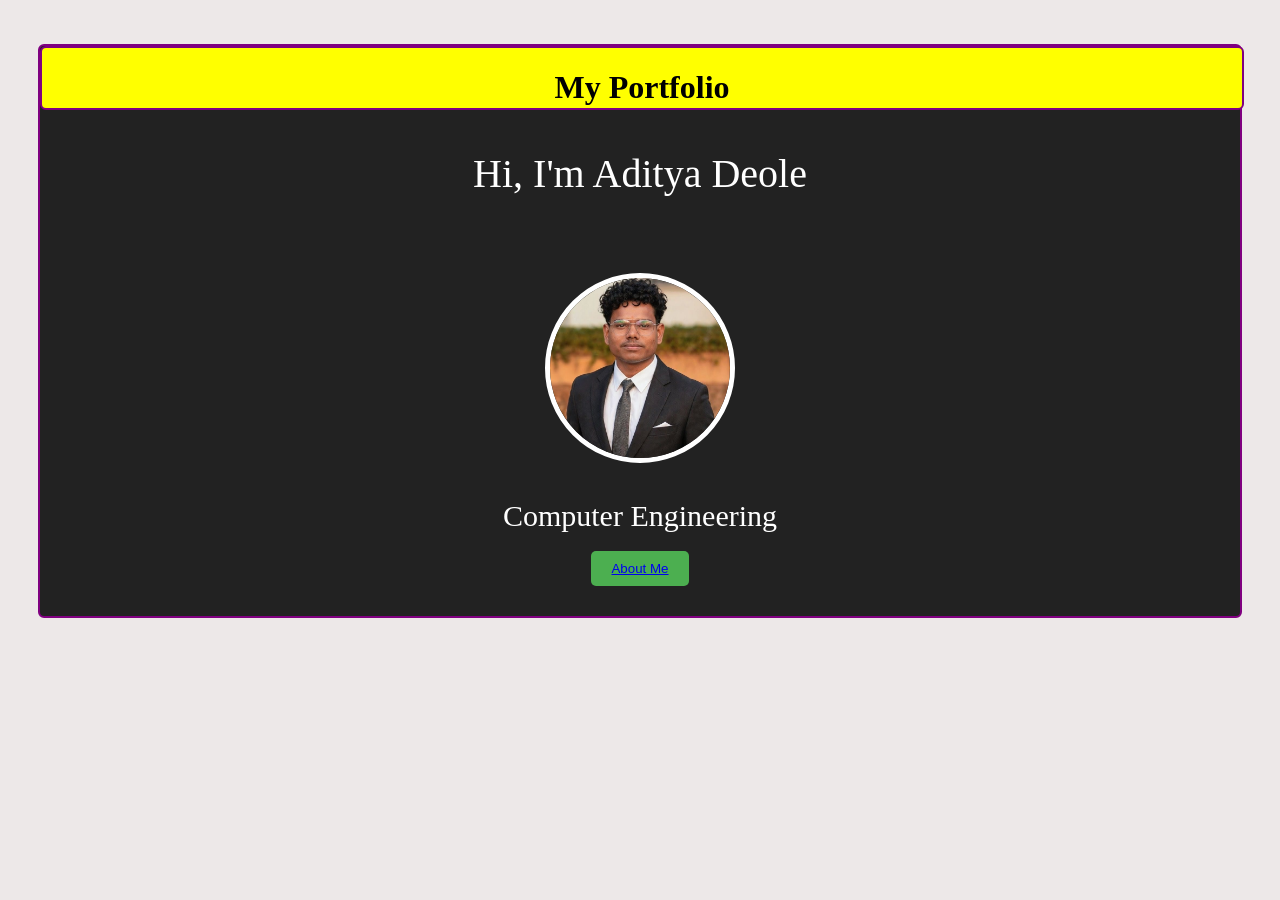
==== index.html @ 601bb7c3 "Rename Index.html.html to index.html" ====
<!DOCTYPE.html>
<html>
<head> <link rel="stylesheet" href="style.css">
 <title> Portfolio </title>
</head> 
<body> <br> <br> <center>
 <div class="mydiv">
<div class="mydiv1"><center> <h1> My Portfolio </h1><BR></center>
</div> <p> Hi, I'm Aditya Deole </p> <br> <br> <div class="img"> <image src="aditya.jpg.jpeg" alt="ERROR"  class="circle-img"> </div> 
<br> <br><p2> Computer  Engineering </p2>
  <br><br>
<button style="background-color: #4CAF50; 
color: white; padding:10px 20px;
 border:none; 
border-radius: 5px;">   <a href="adiport.html"> About Me </a>
  </button>
</div>
</center>




</body> 
</html>
---- style.css ----
body{
background-color: #EDE8E8;
}
 .mydiv{
	width:1200px;
	height:570px;
	border:2px solid purple;
	border-radius:6px;
	background-color:#FF7373;
	background: #222;
            color: white;

}
 .mydiv1{
	width:1200px;
	height:60px;
	border:2px solid purple;
	border-radius:6px;
	background-color: Yellow;
	text-align:Left;
	color: black;

}


p{ 
	font-size:40;}

p2{ 
	font-size:30;
	
}  footer {
            background: #222;
            color: white;
            text-align: center;
            padding: 15px;
        }
 header {
            background: #222;
            color: white;
            padding: 40px 20px;
            text-align: center;}
    .circle-img {
        width: 180px;
        height: 180px;
        border-radius: 50%;
        object-fit: cover;
        border: 5px solid white;
    }
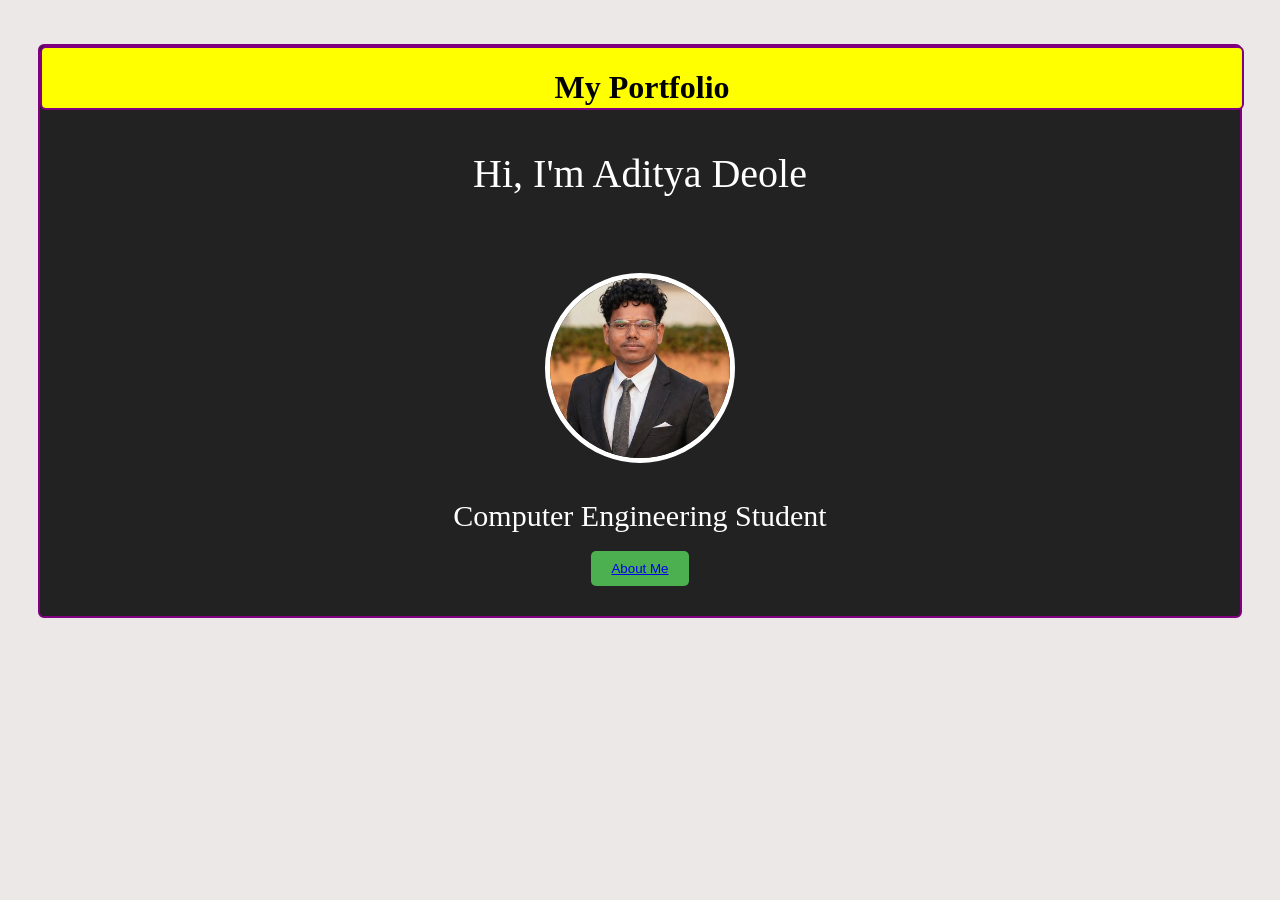
==== commit 93101cc6: "Update index.html" ====
--- a/index.html
+++ b/index.html
@@ -7,7 +7,7 @@
  <div class="mydiv">
 <div class="mydiv1"><center> <h1> My Portfolio </h1><BR></center>
 </div> <p> Hi, I'm Aditya Deole </p> <br> <br> <div class="img"> <image src="aditya.jpg.jpeg" alt="ERROR"  class="circle-img"> </div> 
-<br> <br><p2> Computer  Engineering </p2>
+<br> <br><p2> Computer  Engineering Student </p2>
   <br><br>
 <button style="background-color: #4CAF50; 
 color: white; padding:10px 20px;
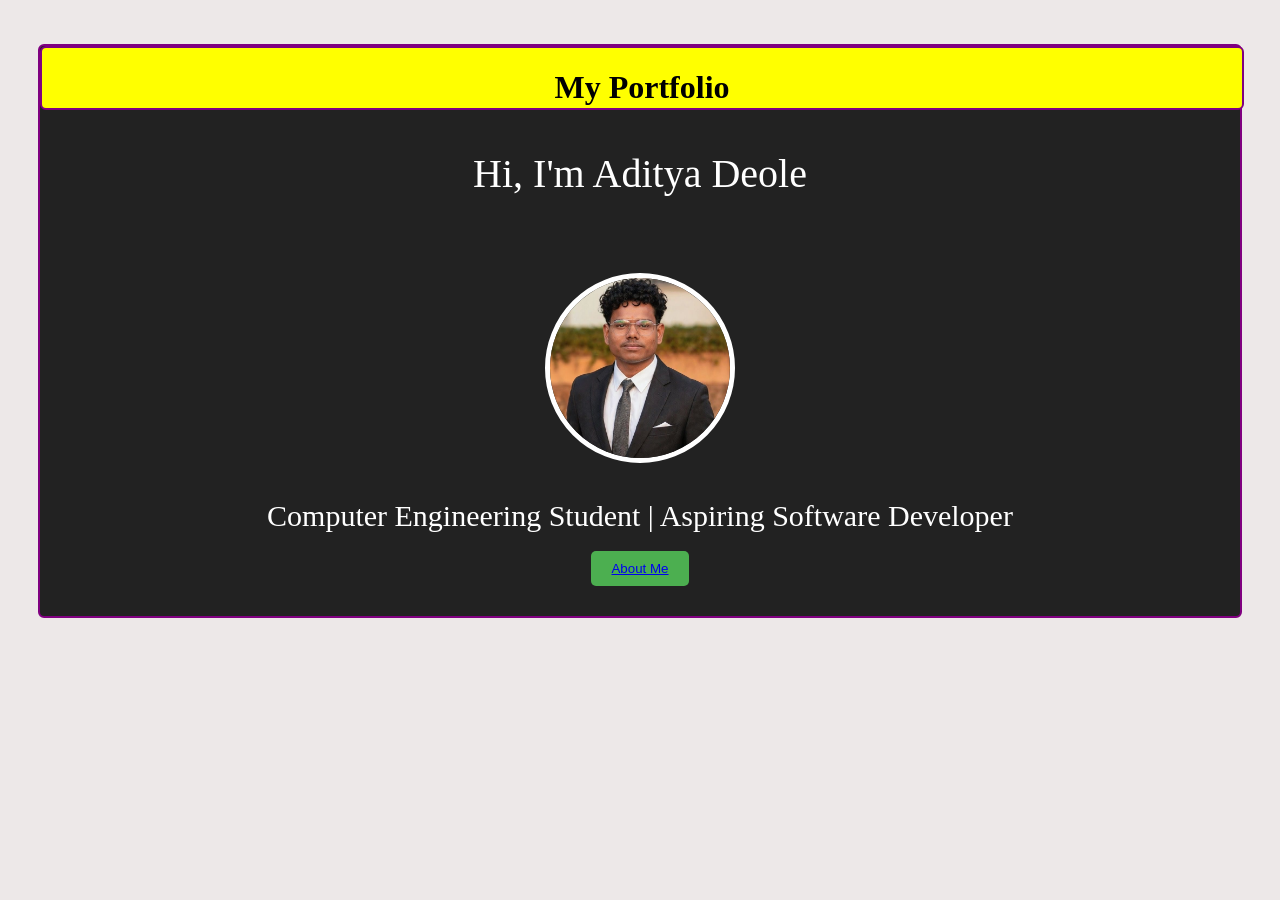
==== commit a95daaf9: "Update index.html" ====
--- a/index.html
+++ b/index.html
@@ -7,7 +7,7 @@
  <div class="mydiv">
 <div class="mydiv1"><center> <h1> My Portfolio </h1><BR></center>
 </div> <p> Hi, I'm Aditya Deole </p> <br> <br> <div class="img"> <image src="aditya.jpg.jpeg" alt="ERROR"  class="circle-img"> </div> 
-<br> <br><p2> Computer  Engineering Student </p2>
+<br> <br><p2> Computer Engineering Student | Aspiring Software Developer </p2>
   <br><br>
 <button style="background-color: #4CAF50; 
 color: white; padding:10px 20px;
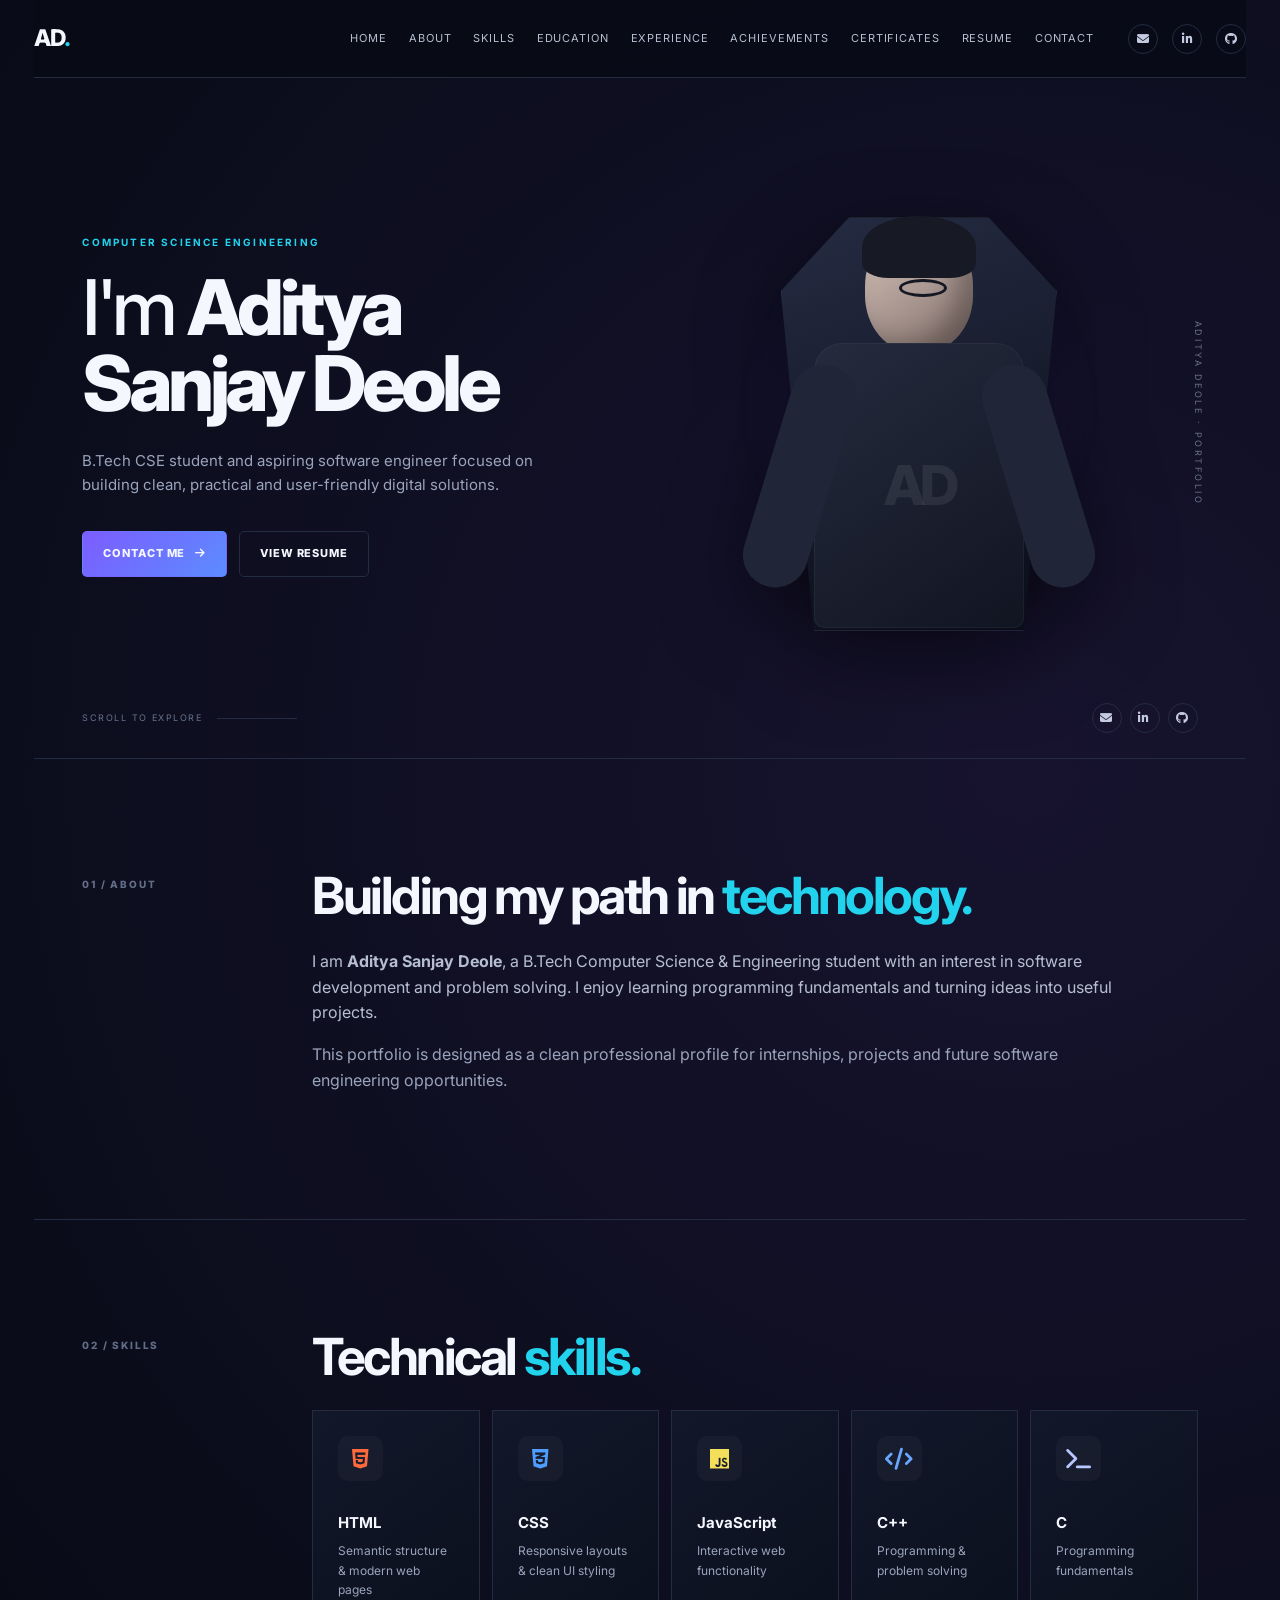
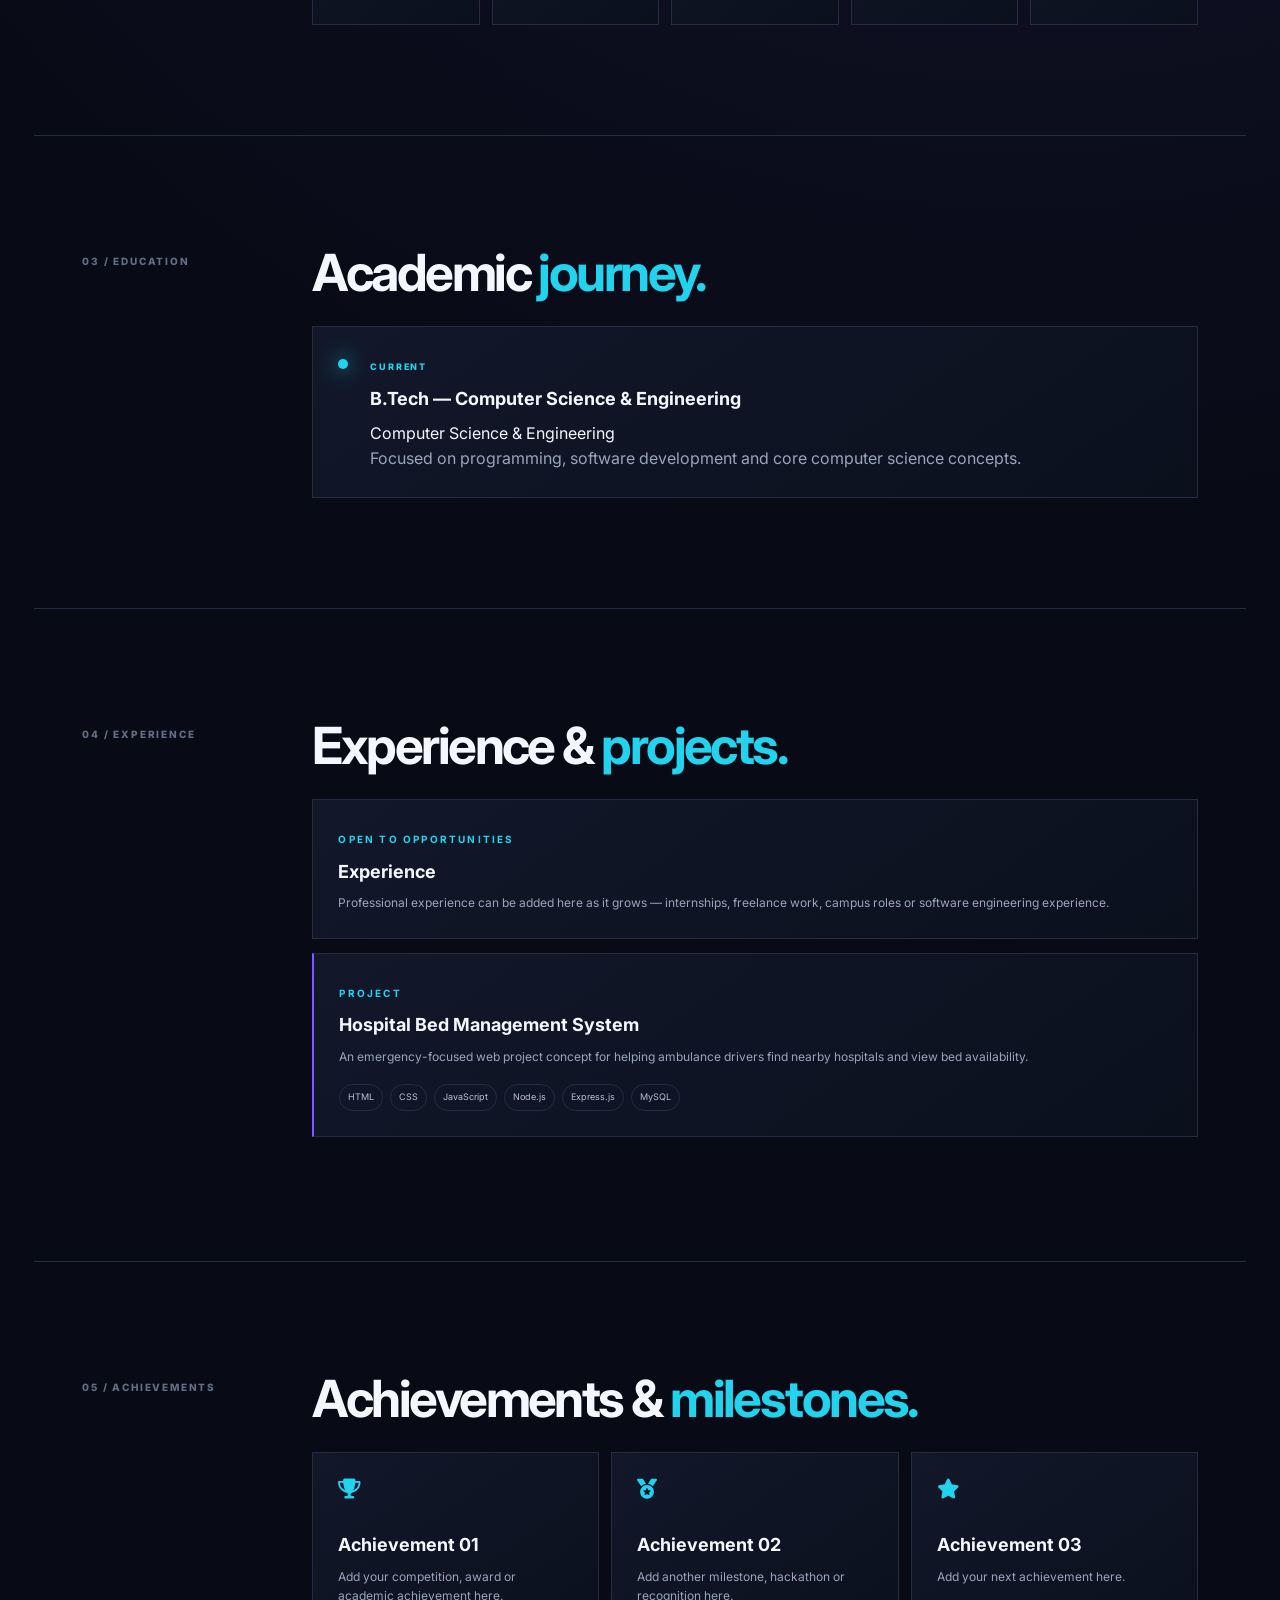
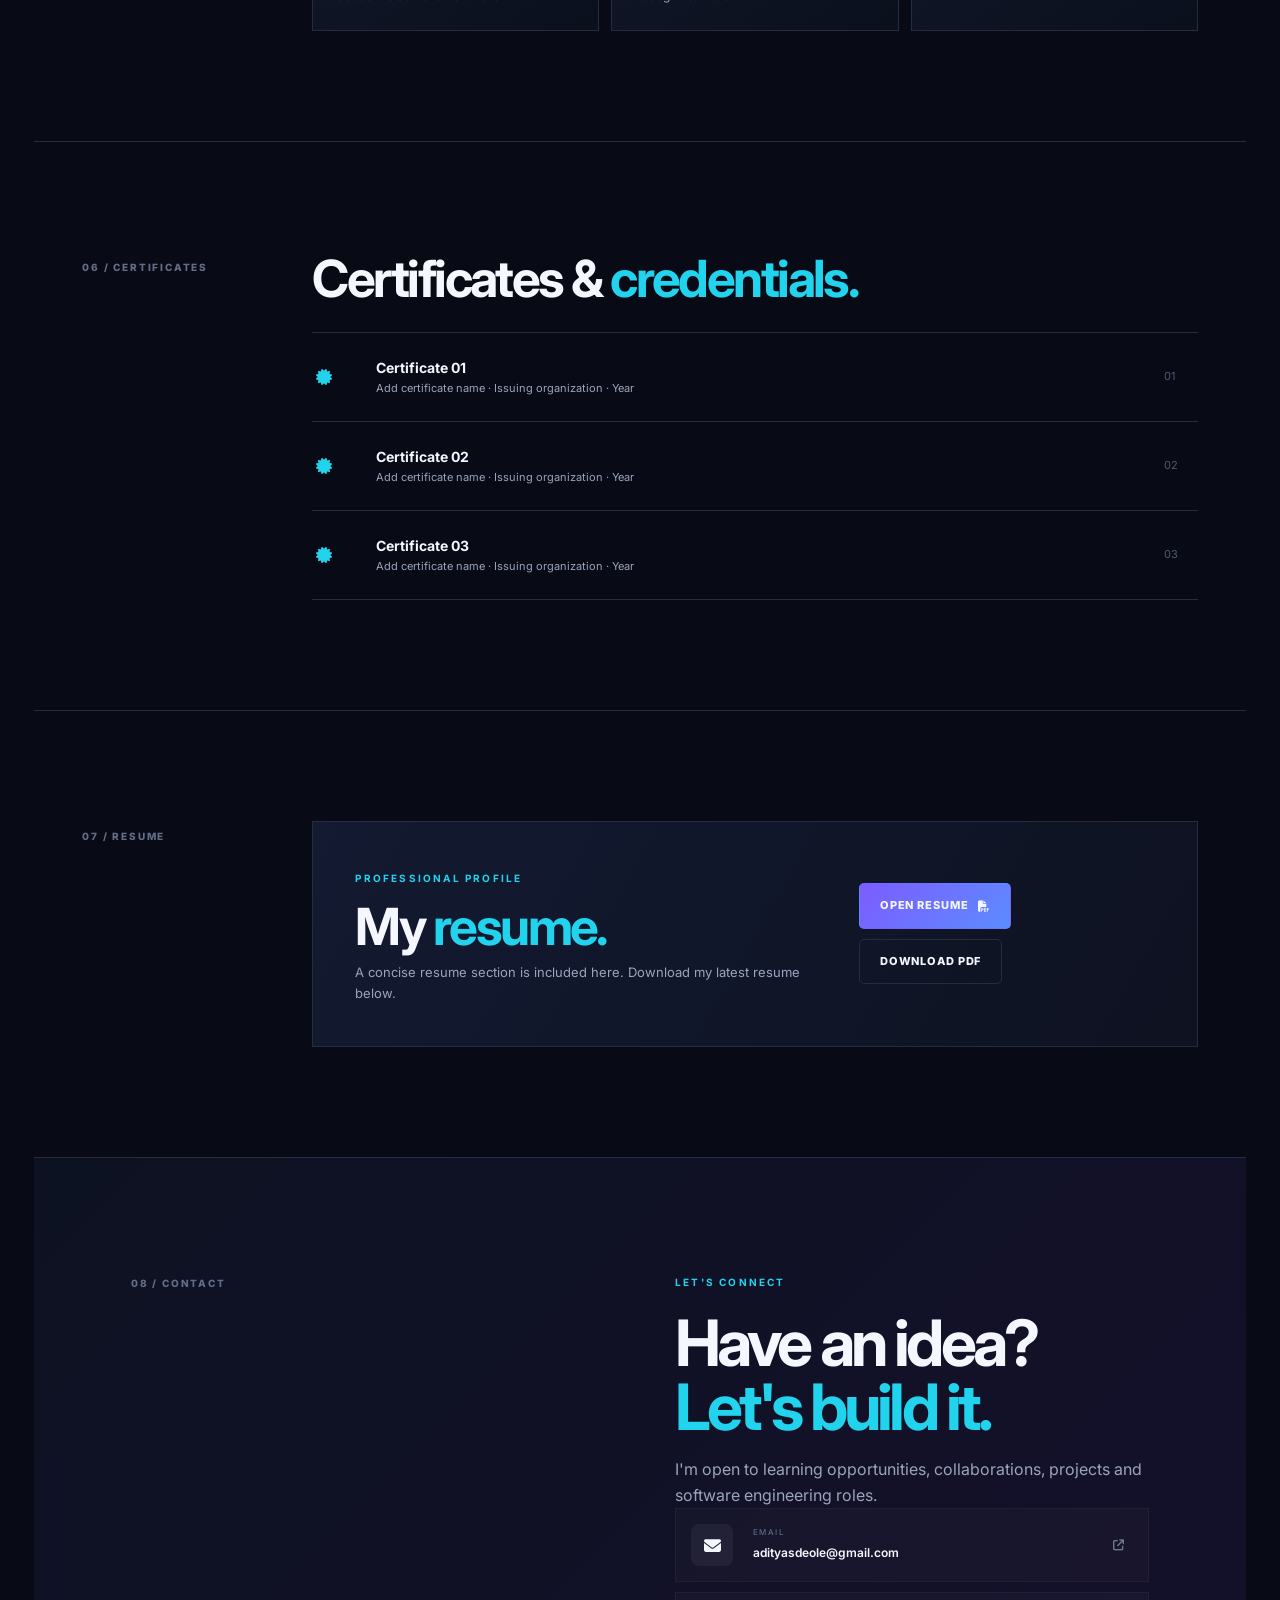
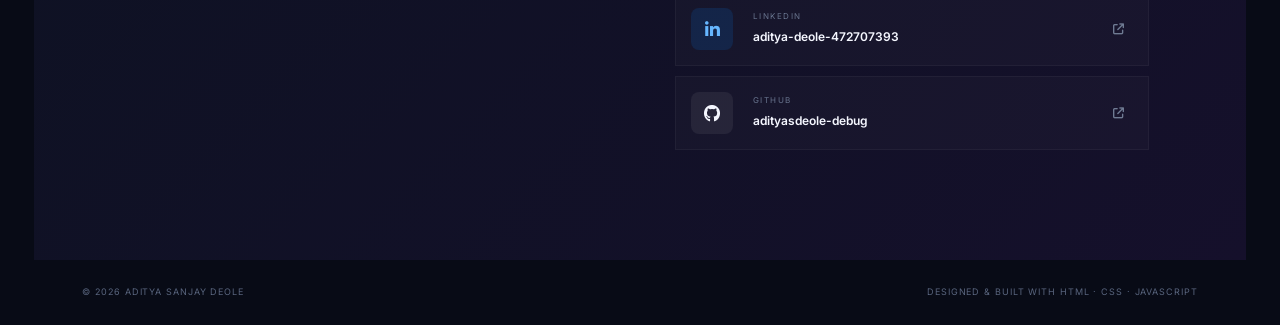
==== commit 94b907cb: "Add files via upload" ====
--- a/index.html
+++ b/index.html
@@ -1,25 +1,196 @@
-<!DOCTYPE.html>
-<html>
-<head> <link rel="stylesheet" href="style.css">
- <title> Portfolio </title>
-</head> 
-<body> <br> <br> <center>
- <div class="mydiv">
-<div class="mydiv1"><center> <h1> My Portfolio </h1><BR></center>
-</div> <p> Hi, I'm Aditya Deole </p> <br> <br> <div class="img"> <image src="aditya.jpg.jpeg" alt="ERROR"  class="circle-img"> </div> 
-<br> <br><p2> Computer Engineering Student | Aspiring Software Developer </p2>
-  <br><br>
-<button style="background-color: #4CAF50; 
-color: white; padding:10px 20px;
- border:none; 
-border-radius: 5px;">   <a href="adiport.html"> About Me </a>
-  </button>
-</div>
-</center>
-
-
-
-
-</body> 
-</html>
-
+<!DOCTYPE html>
+<html lang="en">
+<head>
+  <meta charset="UTF-8">
+  <meta name="viewport" content="width=device-width, initial-scale=1.0">
+  <meta name="description" content="Aditya Sanjay Deole - Professional CSE Portfolio">
+  <title>Aditya Deole | Portfolio</title>
+  <link rel="preconnect" href="https://fonts.googleapis.com">
+  <link rel="preconnect" href="https://fonts.gstatic.com" crossorigin>
+  <link href="https://fonts.googleapis.com/css2?family=Inter:wght@400;500;600;700;800&display=swap" rel="stylesheet">
+  <link rel="stylesheet" href="https://cdnjs.cloudflare.com/ajax/libs/font-awesome/6.5.2/css/all.min.css">
+  <link rel="stylesheet" href="style.css">
+</head>
+<body>
+  <div class="site-shell">
+    <header class="topbar">
+      <a href="#home" class="brand">AD<span>.</span></a>
+      <button class="menu-toggle" aria-label="Open menu"><i class="fa-solid fa-bars"></i></button>
+      <nav id="nav">
+        <a href="#home">Home</a>
+        <a href="#about">About</a>
+        <a href="#skills">Skills</a>
+        <a href="#education">Education</a>
+        <a href="#experience">Experience</a>
+        <a href="#achievements">Achievements</a>
+        <a href="#certificates">Certificates</a>
+        <a href="#resume">Resume</a>
+        <a href="#contact">Contact</a>
+      </nav>
+      <div class="top-social">
+        <a href="mailto:adityasdeole@gmail.com" aria-label="Email"><i class="fa-solid fa-envelope"></i></a>
+        <a href="https://www.linkedin.com/in/aditya-deole-472707393" target="_blank" rel="noopener" aria-label="LinkedIn"><i class="fa-brands fa-linkedin-in"></i></a>
+        <a href="https://github.com/adityasdeole-debug" target="_blank" rel="noopener" aria-label="GitHub"><i class="fa-brands fa-github"></i></a>
+      </div>
+    </header>
+
+    <main>
+      <section id="home" class="hero">
+        <div class="hero-copy">
+          <div class="eyebrow">COMPUTER SCIENCE ENGINEERING</div>
+          <h1>I'm <strong>Aditya<br>Sanjay Deole</strong></h1>
+          <p class="hero-text">B.Tech CSE student and aspiring software engineer focused on building clean, practical and user-friendly digital solutions.</p>
+          <div class="hero-actions">
+            <a class="btn primary" href="#contact">Contact Me <i class="fa-solid fa-arrow-right"></i></a>
+            <a class="btn ghost" href="#resume">View Resume</a>
+          </div>
+        </div>
+
+        <div class="hero-visual" aria-label="Aditya Deole profile">
+          <div class="glow"></div>
+          <div class="portrait">
+            <div class="portrait-head"></div>
+            <div class="portrait-body"><span>AD</span></div>
+          </div>
+          <div class="vertical-label">ADITYA DEOLE · PORTFOLIO</div>
+        </div>
+
+        <div class="hero-bottom">
+          <span>Scroll to explore</span>
+          <div class="scroll-line"></div>
+          <div class="hero-mini-social">
+            <a href="mailto:adityasdeole@gmail.com"><i class="fa-solid fa-envelope"></i></a>
+            <a href="https://www.linkedin.com/in/aditya-deole-472707393" target="_blank" rel="noopener"><i class="fa-brands fa-linkedin-in"></i></a>
+            <a href="https://github.com/adityasdeole-debug" target="_blank" rel="noopener"><i class="fa-brands fa-github"></i></a>
+          </div>
+        </div>
+      </section>
+
+      <section id="about" class="section about">
+        <div class="section-tag">01 / ABOUT</div>
+        <div>
+          <h2>Building my path in <span>technology.</span></h2>
+          <p>I am <b>Aditya Sanjay Deole</b>, a B.Tech Computer Science & Engineering student with an interest in software development and problem solving. I enjoy learning programming fundamentals and turning ideas into useful projects.</p>
+          <p class="muted">This portfolio is designed as a clean professional profile for internships, projects and future software engineering opportunities.</p>
+        </div>
+      </section>
+
+      <section id="skills" class="section">
+        <div class="section-tag">02 / SKILLS</div>
+        <div class="section-content">
+          <h2>Technical <span>skills.</span></h2>
+          <div class="skill-grid">
+            <div class="skill-card"><div class="skill-icon html"><i class="fa-brands fa-html5"></i></div><h3>HTML</h3><p>Semantic structure & modern web pages</p></div>
+            <div class="skill-card"><div class="skill-icon css"><i class="fa-brands fa-css3-alt"></i></div><h3>CSS</h3><p>Responsive layouts & clean UI styling</p></div>
+            <div class="skill-card"><div class="skill-icon js"><i class="fa-brands fa-js"></i></div><h3>JavaScript</h3><p>Interactive web functionality</p></div>
+            <div class="skill-card"><div class="skill-icon cpp"><i class="fa-solid fa-code"></i></div><h3>C++</h3><p>Programming & problem solving</p></div>
+            <div class="skill-card"><div class="skill-icon c"><i class="fa-solid fa-terminal"></i></div><h3>C</h3><p>Programming fundamentals</p></div>
+          </div>
+        </div>
+      </section>
+
+      <section id="education" class="section">
+        <div class="section-tag">03 / EDUCATION</div>
+        <div class="section-content">
+          <h2>Academic <span>journey.</span></h2>
+          <div class="timeline-card">
+            <div class="timeline-dot"></div>
+            <div>
+              <span class="date">CURRENT</span>
+              <h3>B.Tech — Computer Science & Engineering</h3>
+              <p>Computer Science & Engineering</p>
+              <p class="muted">Focused on programming, software development and core computer science concepts.</p>
+            </div>
+          </div>
+        </div>
+      </section>
+
+      <section id="experience" class="section">
+        <div class="section-tag">04 / EXPERIENCE</div>
+        <div class="section-content">
+          <h2>Experience & <span>projects.</span></h2>
+          <div class="placeholder-card">
+            <span class="status">OPEN TO OPPORTUNITIES</span>
+            <h3>Experience</h3>
+            <p>Professional experience can be added here as it grows — internships, freelance work, campus roles or software engineering experience.</p>
+          </div>
+          <div class="placeholder-card project">
+            <span class="status">PROJECT</span>
+            <h3>Hospital Bed Management System</h3>
+            <p>An emergency-focused web project concept for helping ambulance drivers find nearby hospitals and view bed availability.</p>
+            <div class="tech-pills"><span>HTML</span><span>CSS</span><span>JavaScript</span><span>Node.js</span><span>Express.js</span><span>MySQL</span></div>
+          </div>
+        </div>
+      </section>
+
+      <section id="achievements" class="section">
+        <div class="section-tag">05 / ACHIEVEMENTS</div>
+        <div class="section-content">
+          <h2>Achievements & <span>milestones.</span></h2>
+          <div class="empty-grid">
+            <div class="info-card"><i class="fa-solid fa-trophy"></i><h3>Achievement 01</h3><p>Add your competition, award or academic achievement here.</p></div>
+            <div class="info-card"><i class="fa-solid fa-medal"></i><h3>Achievement 02</h3><p>Add another milestone, hackathon or recognition here.</p></div>
+            <div class="info-card"><i class="fa-solid fa-star"></i><h3>Achievement 03</h3><p>Add your next achievement here.</p></div>
+          </div>
+        </div>
+      </section>
+
+      <section id="certificates" class="section">
+        <div class="section-tag">06 / CERTIFICATES</div>
+        <div class="section-content">
+          <h2>Certificates & <span>credentials.</span></h2>
+          <div class="certificate-list">
+            <div class="certificate-row"><i class="fa-solid fa-certificate"></i><div><h3>Certificate 01</h3><p>Add certificate name · Issuing organization · Year</p></div><span>01</span></div>
+            <div class="certificate-row"><i class="fa-solid fa-certificate"></i><div><h3>Certificate 02</h3><p>Add certificate name · Issuing organization · Year</p></div><span>02</span></div>
+            <div class="certificate-row"><i class="fa-solid fa-certificate"></i><div><h3>Certificate 03</h3><p>Add certificate name · Issuing organization · Year</p></div><span>03</span></div>
+          </div>
+        </div>
+      </section>
+
+    <section id="resume" class="section resume-section">
+        <div class="section-tag">07 / RESUME</div>
+        <div class="section-content resume-box">
+          <div>
+            <span class="status">PROFESSIONAL PROFILE</span>
+            <h2>My <span>resume.</span></h2>
+            <p>A concise resume section is included here. Download my latest resume below.</p>
+          </div>
+          <div class="resume-actions">
+            <a class="btn primary" href="Aditya_Deole_Resume.pdf" target="_blank">Open Resume <i class="fa-solid fa-file-pdf"></i></a>
+            <a class="btn ghost" href="Aditya_Deole_Resume.pdf" download>Download PDF</a>
+          </div>
+        </div>
+      </section>
+
+      <section id="contact" class="contact">
+        <div class="section-tag">08 / CONTACT</div>
+        <div class="contact-inner">
+          <div>
+            <span class="eyebrow">LET'S CONNECT</span>
+            <h2>Have an idea?<br><span>Let's build it.</span></h2>
+            <p>I'm open to learning opportunities, collaborations, projects and software engineering roles.</p>
+          </div>
+          <div class="contact-cards">
+            <a class="contact-card" href="mailto:adityasdeole@gmail.com">
+              <div class="contact-logo email"><i class="fa-solid fa-envelope"></i></div><div><small>EMAIL</small><strong>adityasdeole@gmail.com</strong></div><i class="fa-solid fa-arrow-up-right-from-square"></i>
+            </a>
+            <a class="contact-card" href="https://www.linkedin.com/in/aditya-deole-472707393" target="_blank" rel="noopener">
+              <div class="contact-logo linkedin"><i class="fa-brands fa-linkedin-in"></i></div><div><small>LINKEDIN</small><strong>aditya-deole-472707393</strong></div><i class="fa-solid fa-arrow-up-right-from-square"></i>
+            </a>
+            <a class="contact-card" href="https://github.com/adityasdeole-debug" target="_blank" rel="noopener">
+              <div class="contact-logo github"><i class="fa-brands fa-github"></i></div><div><small>GITHUB</small><strong>adityasdeole-debug</strong></div><i class="fa-solid fa-arrow-up-right-from-square"></i>
+            </a>
+          </div>
+        </div>
+      </section>
+    </main>
+
+    <footer>
+      <span>© <span id="year"></span> Aditya Sanjay Deole</span>
+      <span>Designed & built with HTML · CSS · JavaScript</span>
+    </footer>
+  </div>
+  <button class="back-top" id="backTop" aria-label="Back to top"><i class="fa-solid fa-arrow-up"></i></button>
+  <script src="script.js"></script>
+</body>
+</html>
--- a/style.css
+++ b/style.css
@@ -1,49 +1,15 @@
-body{
-background-color: #EDE8E8;
-}
- .mydiv{
-	width:1200px;
-	height:570px;
-	border:2px solid purple;
-	border-radius:6px;
-	background-color:#FF7373;
-	background: #222;
-            color: white;
-
-}
- .mydiv1{
-	width:1200px;
-	height:60px;
-	border:2px solid purple;
-	border-radius:6px;
-	background-color: Yellow;
-	text-align:Left;
-	color: black;
-
-}
-
-
-p{ 
-	font-size:40;}
-
-p2{ 
-	font-size:30;
-	
-}  footer {
-            background: #222;
-            color: white;
-            text-align: center;
-            padding: 15px;
-        }
- header {
-            background: #222;
-            color: white;
-            padding: 40px 20px;
-            text-align: center;}
-    .circle-img {
-        width: 180px;
-        height: 180px;
-        border-radius: 50%;
-        object-fit: cover;
-        border: 5px solid white;
-    }+*{box-sizing:border-box;margin:0;padding:0}
+:root{--bg:#080b16;--panel:#0e1322;--panel2:#12182a;--text:#f5f7ff;--muted:#9aa4bc;--line:#242c42;--accent:#7c5cff;--accent2:#22d3ee;--white:#fff}
+html{scroll-behavior:smooth}
+body{font-family:Inter,Arial,sans-serif;background:radial-gradient(circle at 80% 15%,#17132f 0,transparent 30%),var(--bg);color:var(--text);line-height:1.6}
+a{color:inherit;text-decoration:none}.site-shell{max-width:1320px;margin:auto;padding:0 34px}.topbar{height:78px;display:flex;align-items:center;gap:34px;border-bottom:1px solid var(--line);position:sticky;top:0;background:rgba(8,11,22,.88);backdrop-filter:blur(16px);z-index:20}.brand{font-size:23px;font-weight:800;letter-spacing:-1px;margin-right:auto}.brand span{color:var(--accent2)}nav{display:flex;gap:22px}nav a{font-size:11px;color:#b7bfd1;text-transform:uppercase;letter-spacing:.08em;transition:.25s}nav a:hover{color:var(--accent2)}.top-social{display:flex;gap:14px}.top-social a,.hero-mini-social a{width:30px;height:30px;border:1px solid var(--line);display:grid;place-items:center;border-radius:50%;font-size:12px;color:#c4cbe0;transition:.25s}.top-social a:hover,.hero-mini-social a:hover{border-color:var(--accent2);color:var(--accent2);transform:translateY(-2px)}.menu-toggle{display:none;background:none;color:white;border:0;font-size:22px}
+.hero{min-height:680px;position:relative;display:grid;grid-template-columns:1fr 1fr;align-items:center;padding:55px 4% 80px;overflow:hidden}.hero-copy{z-index:2}.eyebrow,.status{font-size:10px;letter-spacing:.22em;color:var(--accent2);font-weight:700}.hero h1{font-size:clamp(48px,6vw,88px);line-height:.98;letter-spacing:-.06em;margin:20px 0 28px;font-weight:500}.hero h1 strong{font-weight:800}.hero-text{max-width:510px;color:var(--muted);font-size:15px}.hero-actions{display:flex;gap:12px;margin-top:34px}.btn{display:inline-flex;align-items:center;gap:10px;padding:13px 20px;border-radius:5px;font-size:11px;text-transform:uppercase;letter-spacing:.08em;font-weight:800;border:1px solid var(--line);transition:.25s}.btn.primary{background:linear-gradient(135deg,var(--accent),#5c8cff);border-color:transparent}.btn.primary:hover{transform:translateY(-2px);box-shadow:0 12px 30px #6d5cff33}.btn.ghost:hover{border-color:var(--accent2);color:var(--accent2)}
+.hero-visual{height:510px;position:relative;display:flex;align-items:center;justify-content:center}.glow{position:absolute;width:390px;height:390px;border-radius:50%;background:radial-gradient(circle,#5e45ff38,transparent 65%);filter:blur(5px)}.portrait{width:300px;height:450px;position:relative;filter:drop-shadow(0 25px 40px #0008)}.portrait:after{content:"";position:absolute;inset:8% 4% 0;background:linear-gradient(160deg,#252b42,#090d18);clip-path:polygon(25% 0,75% 0,100% 18%,88% 100%,12% 100%,0 18%);border:1px solid #ffffff12}.portrait-head{position:absolute;z-index:2;top:10%;left:50%;transform:translateX(-50%);width:108px;height:126px;border-radius:48% 48% 45% 45%;background:linear-gradient(145deg,#d7c5bc,#806d69);box-shadow:inset -16px -10px 25px #0004}.portrait-head:before{content:"";position:absolute;top:-10px;left:-3px;width:114px;height:62px;background:#171a25;border-radius:60% 60% 28% 28%}.portrait-head:after{content:"";position:absolute;top:53px;left:34px;width:42px;height:12px;border:3px solid #151823;border-radius:50%}.portrait-body{position:absolute;z-index:3;top:36%;left:50%;transform:translateX(-50%);width:210px;height:285px;border-radius:28px 28px 10px 10px;background:linear-gradient(145deg,#252b3d,#111522);display:flex;align-items:center;justify-content:center;box-shadow:inset 0 0 0 1px #ffffff0b}.portrait-body:before,.portrait-body:after{content:"";position:absolute;top:18px;width:65px;height:230px;background:#202638;border-radius:35px}.portrait-body:before{left:-47px;transform:rotate(17deg)}.portrait-body:after{right:-47px;transform:rotate(-17deg)}.portrait-body span{font-size:55px;font-weight:800;color:#ffffff14;letter-spacing:-5px}.vertical-label{position:absolute;right:0;top:50%;transform:rotate(90deg) translateX(50%);transform-origin:right center;color:#66718b;font-size:9px;letter-spacing:.28em}.hero-bottom{position:absolute;left:4%;bottom:25px;right:4%;display:flex;align-items:center;gap:15px;color:#67738e;font-size:9px;text-transform:uppercase;letter-spacing:.16em}.scroll-line{width:80px;height:1px;background:var(--line)}.hero-mini-social{display:flex;gap:8px;margin-left:auto}
+.section{display:grid;grid-template-columns:180px 1fr;gap:50px;padding:110px 4%;border-top:1px solid var(--line)}.section-tag{font-size:10px;color:#626e87;letter-spacing:.18em;font-weight:800;padding-top:7px}.section-content h2,.about h2{font-size:clamp(36px,4vw,60px);line-height:1.02;letter-spacing:-.05em;margin-bottom:28px}.section h2 span,.about h2 span,.contact h2 span{color:var(--accent2)}.about>div:last-child{max-width:820px}.about p{color:#b6bfd2;font-size:16px;margin-bottom:16px}.muted{color:var(--muted)!important}
+.skill-grid{display:grid;grid-template-columns:repeat(5,1fr);gap:12px}.skill-card,.info-card,.placeholder-card,.timeline-card{background:linear-gradient(145deg,var(--panel2),#0b101d);border:1px solid var(--line);padding:25px;transition:.3s}.skill-card:hover,.info-card:hover,.placeholder-card:hover{transform:translateY(-5px);border-color:#4b5573}.skill-icon{width:45px;height:45px;display:grid;place-items:center;border-radius:10px;background:#ffffff08;font-size:22px;margin-bottom:30px}.html{color:#ff6a3d}.css{color:#4f9dff}.js{color:#f4df5a}.cpp{color:#69a7ff}.c{color:#b8c7ff}.skill-card h3{font-size:15px;margin-bottom:6px}.skill-card p,.info-card p,.placeholder-card p{color:var(--muted);font-size:12px}
+.timeline-card{display:flex;gap:22px;position:relative}.timeline-dot{width:10px;height:10px;border-radius:50%;background:var(--accent2);box-shadow:0 0 20px var(--accent2);margin-top:7px;flex:none}.date{font-size:9px;color:var(--accent2);letter-spacing:.2em;font-weight:800}.timeline-card h3,.placeholder-card h3,.info-card h3{font-size:18px;margin:7px 0}.placeholder-card{margin-bottom:14px}.project{border-left:2px solid var(--accent)}.tech-pills{display:flex;flex-wrap:wrap;gap:7px;margin-top:18px}.tech-pills span{font-size:9px;border:1px solid var(--line);padding:5px 8px;border-radius:20px;color:#b7c1d7}.empty-grid{display:grid;grid-template-columns:repeat(3,1fr);gap:12px}.info-card i{font-size:20px;color:var(--accent2);margin-bottom:25px}.certificate-list{border-top:1px solid var(--line)}.certificate-row{display:grid;grid-template-columns:42px 1fr 30px;align-items:center;gap:18px;padding:24px 4px;border-bottom:1px solid var(--line)}.certificate-row>i{color:var(--accent2)}.certificate-row h3{font-size:14px}.certificate-row p{font-size:11px;color:var(--muted)}.certificate-row>span{color:#4e5972;font-size:11px}
+.resume-box{background:linear-gradient(120deg,#131a31,#0e1221);border:1px solid var(--line);padding:42px;display:flex;align-items:center;justify-content:space-between;gap:30px}.resume-box h2{margin:10px 0}.resume-box p{max-width:600px;color:var(--muted);font-size:13px}.resume-actions{display:flex;gap:10px;flex-wrap:wrap}
+.contact{padding:110px 8%;background:linear-gradient(135deg,#0d1222,#15102b);border-top:1px solid var(--line);display:grid;grid-template-columns:1fr 1fr;gap:70px}.contact h2{font-size:clamp(44px,5vw,72px);line-height:1;letter-spacing:-.06em;margin:18px 0}.contact p{color:var(--muted);max-width:480px}.contact-cards{display:flex;flex-direction:column;gap:10px;justify-content:center}.contact-card{display:grid;grid-template-columns:48px 1fr 20px;gap:14px;align-items:center;padding:15px;background:#ffffff05;border:1px solid #ffffff0b;transition:.25s}.contact-card:hover{background:#ffffff09;border-color:#ffffff20;transform:translateX(5px)}.contact-logo{width:42px;height:42px;display:grid;place-items:center;border-radius:8px;font-size:17px}.email{background:#ffffff0d}.linkedin{background:#0a66c230;color:#66b7ff}.github{background:#ffffff10}.contact-card small{display:block;font-size:8px;letter-spacing:.18em;color:#68748e}.contact-card strong{font-size:12px;font-weight:600;word-break:break-word}.contact-card>i{font-size:11px;color:#6f7b93}footer{display:flex;justify-content:space-between;gap:20px;padding:25px 4%;font-size:9px;color:#59657e;letter-spacing:.1em;text-transform:uppercase}.back-top{position:fixed;right:24px;bottom:24px;width:42px;height:42px;border:1px solid var(--line);background:#111729;color:#fff;border-radius:50%;cursor:pointer;opacity:0;pointer-events:none;transition:.3s}.back-top.show{opacity:1;pointer-events:auto}
+@media(max-width:1000px){nav{gap:12px}.top-social{display:none}.skill-grid{grid-template-columns:repeat(3,1fr)}}
+@media(max-width:760px){.site-shell{padding:0 18px}.topbar{height:68px}.menu-toggle{display:block}nav{display:none;position:absolute;top:68px;left:0;right:0;background:#0b0f1d;padding:20px;flex-direction:column;border-bottom:1px solid var(--line)}nav.open{display:flex}.hero{grid-template-columns:1fr;min-height:auto;padding-top:65px}.hero-visual{height:420px;order:-1}.portrait{transform:scale(.82)}.vertical-label{display:none}.section{grid-template-columns:1fr;gap:22px;padding:75px 4%}.skill-grid,.empty-grid{grid-template-columns:1fr 1fr}.resume-box,.contact{display:block}.resume-actions{margin-top:25px}.contact{padding:75px 6%}.contact-cards{margin-top:45px}footer{flex-direction:column}.hero-bottom{display:none}}
+@media(max-width:480px){.hero h1{font-size:50px}.skill-grid,.empty-grid{grid-template-columns:1fr}.hero-visual{height:360px}.portrait{transform:scale(.7)}.resume-box{padding:25px}.contact h2{font-size:48px}}
